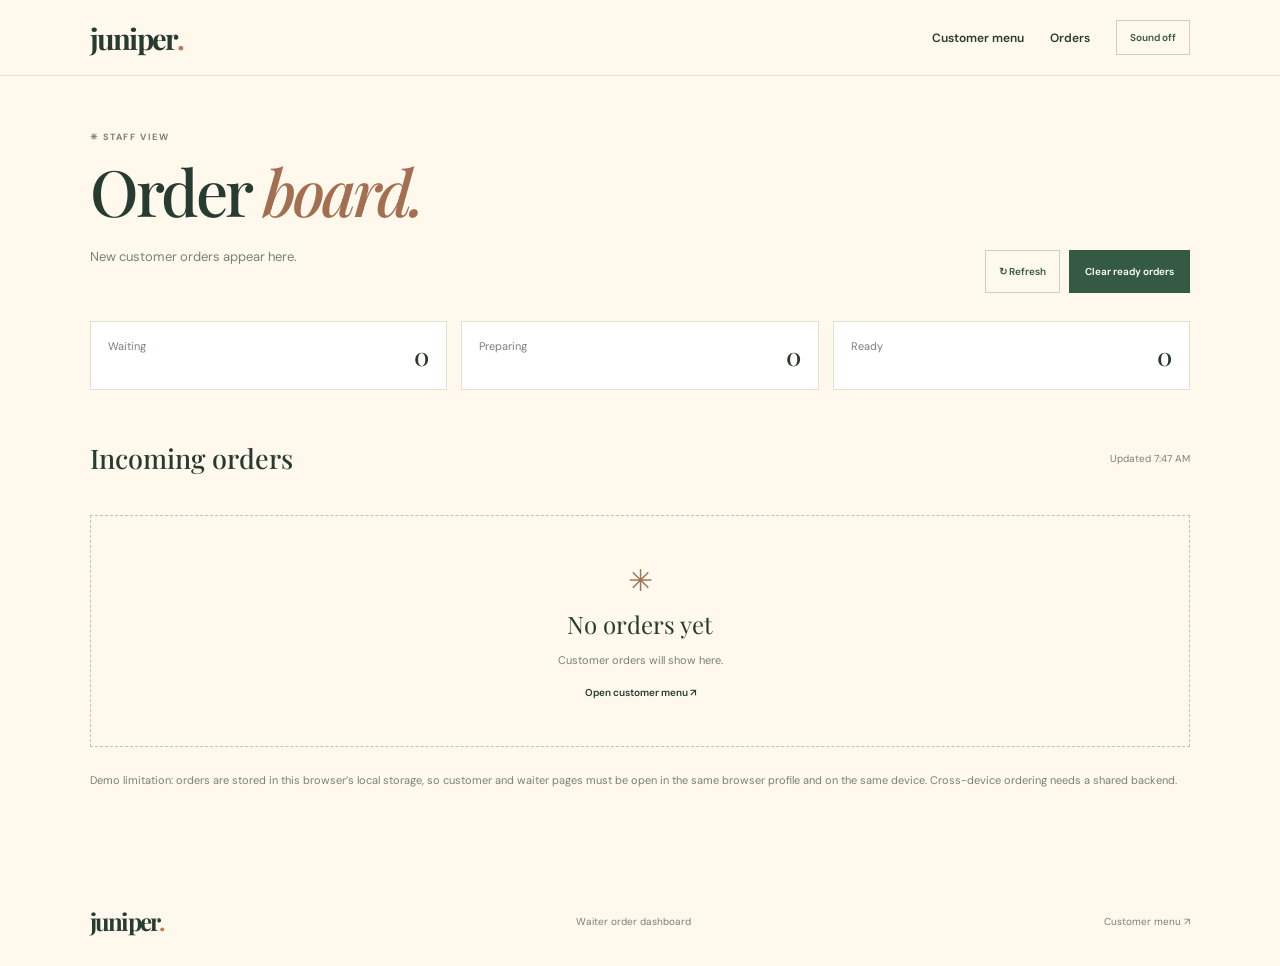
==== waiter.html @ 1fb108f9 "Update menu with chosen food items and cheerful audio responses" ====
<!doctype html>
<html lang="en">
<head><meta charset="utf-8"><meta name="viewport" content="width=device-width, initial-scale=1"><meta name="theme-color" content="#fff8ed"><title>Waiter dashboard — Juniper</title><link rel="preconnect" href="https://fonts.googleapis.com"><link href="https://fonts.googleapis.com/css2?family=DM+Sans:wght@400;500;600;700&family=Playfair+Display:wght@500;600;700&display=swap" rel="stylesheet"><link rel="stylesheet" href="styles.css"><script src="waiter.js" defer></script></head>
<body><header class="topbar"><a class="logo" href="index.html">juniper<span>.</span></a><nav><a href="index.html">Customer menu</a><a href="#orders">Orders</a><button class="outline" id="sound-toggle" type="button" aria-pressed="false">Sound off</button></nav></header><main class="waiter" id="orders"><div class="board-head"><div><p class="eyebrow">✳ STAFF VIEW</p><h1>Order <em>board.</em></h1><p class="lead">New customer orders appear here.</p></div><div class="board-buttons"><button class="secondary" id="refresh" type="button">↻ Refresh</button><button class="button" id="clear-ready" type="button">Clear ready orders</button></div></div><div class="stats"><div>Waiting <b id="waiting">0</b></div><div>Preparing <b id="preparing">0</b></div><div>Ready <b id="ready">0</b></div></div><div class="board-title"><h2>Incoming orders</h2><span id="updated" aria-live="polite"></span></div><div class="orders" id="orders-list" aria-live="polite"></div><p class="note">Demo limitation: orders are stored in this browser’s local storage, so customer and waiter pages must be open in the same browser profile and on the same device. Cross-device ordering needs a shared backend.</p></main><footer><a class="logo" href="index.html">juniper<span>.</span></a><span>Waiter order dashboard</span><a href="index.html">Customer menu ↗</a></footer></body>
</html>
---- styles.css ----
*{box-sizing:border-box} :root{--ink:#283b31;--muted:#788276;--paper:#fff8ed;--white:#fffefa;--green:#355a43;--line:#e4dfd3;--serif:'Playfair Display',Georgia,serif;--sans:'DM Sans',Arial,sans-serif}html{scroll-behavior:smooth}body{margin:0;background:var(--paper);color:var(--ink);font-family:var(--sans);-webkit-font-smoothing:antialiased}a{color:inherit;text-decoration:none}button,input,select{font:inherit}button:focus-visible,a:focus-visible,input:focus-visible,select:focus-visible{outline:2px solid #a76e48;outline-offset:3px}.topbar{height:76px;padding:0 7%;display:flex;align-items:center;justify-content:space-between;border-bottom:1px solid #283b311c}.logo{font:700 29px var(--serif);letter-spacing:-1.7px}.logo span{color:#bb7954}.topbar nav{display:flex;align-items:center;gap:26px;font-size:12px;font-weight:600}.outline,.secondary{padding:10px 13px;border:1px solid #c9cfc3;background:transparent;color:var(--green);font-size:10px;font-weight:600;cursor:pointer}.hero{padding:68px 7%;min-height:475px;display:grid;grid-template-columns:1fr 1fr;align-items:center;gap:8%}.eyebrow{margin:0 0 15px;color:#778171;font-size:9px;font-weight:700;letter-spacing:1.55px}.hero h1,.board-head h1{margin:0;font:500 clamp(54px,6vw,78px)/1.04 var(--serif);letter-spacing:-3px}.hero h1 em,.board-head h1 em{color:#a46f50}.lead{max-width:370px;margin:20px 0 25px;color:var(--muted);font-size:13px;line-height:1.8}.button{min-height:43px;padding:0 16px;display:inline-flex;align-items:center;justify-content:center;border:0;background:var(--green);color:white;font-size:10px;font-weight:600;cursor:pointer}.button:hover{background:#294a37}.hero-art{height:310px;display:grid;grid-template-columns:1fr 1fr;place-items:center;background:#f0eadc;font-size:76px}.menu{padding:70px 7%;background:var(--white)}.section-head{display:flex;align-items:end;justify-content:space-between;gap:20px}.section-head h2,.order-section h2{margin:0;font:500 clamp(35px,4vw,47px) var(--serif);letter-spacing:-1px}.section-head>p{color:var(--muted);font-size:11px;line-height:1.8}.grid{margin-top:30px;display:grid;grid-template-columns:repeat(3,minmax(0,1fr));gap:18px}.dish{min-height:255px;padding:20px;display:flex;flex-direction:column;align-items:flex-start;border:1px solid transparent;text-align:left;color:var(--ink);cursor:pointer;transition:transform .18s,border-color .18s,box-shadow .18s}.dish:hover,.dish.selected{transform:translateY(-3px);border-color:#d6ddcd;box-shadow:0 9px 24px #283b310c}.biryani{background:#f4ead8}.fries{background:#f7ecd9}.burger{background:#eee9df}.shake{background:#e8eee6}.cupcake{background:#f3e7e5}.emoji{font-size:48px;line-height:1.2}.category{margin-top:12px;color:#7f887b;font-size:8px;font-weight:700;letter-spacing:1.2px}.dish strong{margin-top:7px;font:600 21px var(--serif)}.description{margin-top:6px;color:var(--muted);font-size:10px;line-height:1.6}.dish-bottom{width:100%;margin-top:auto;padding-top:15px;display:flex;justify-content:space-between;align-items:center}.dish-bottom>b{color:var(--green);font-size:13px}.tap-hint{color:#737d70;font-size:9px}.audio-note{min-height:17px;margin:18px 0 0;color:var(--muted);font-size:10px}.order-section{padding:70px 7%;display:grid;grid-template-columns:.8fr 1.2fr;gap:8%;background:#e9ebdf}.order-section .lead{margin-top:12px}.fields{display:grid;grid-template-columns:1fr 1fr;gap:13px}.fields label{display:grid;gap:7px;font-size:10px;font-weight:600}.fields input{height:41px;padding:0 11px;border:1px solid #d5d9cd;background:white;font-size:12px}.cart{margin-top:18px;border-top:1px solid #d5d9cd}.empty-cart{padding:14px 0;color:var(--muted);font-size:11px}.cart-row{min-height:48px;display:grid;grid-template-columns:1fr auto auto;align-items:center;gap:15px;border-bottom:1px solid #d5d9cd;font-size:11px}.cart-row>strong{min-width:52px;text-align:right}.quantity{display:flex;align-items:center;gap:7px}.quantity button{width:25px;height:25px;border:1px solid #bdc5b7;background:transparent;color:var(--green);cursor:pointer}.total{display:flex;justify-content:space-between;padding:15px 0;border-bottom:1px solid #d5d9cd;font-size:12px}.order-section form>.button{margin-top:16px}#form-message{min-height:20px;color:var(--green);font-size:11px;line-height:1.6}#cart-count{padding:2px 6px;border-radius:20px;background:#e8eade;font-size:9px}footer{min-height:90px;padding:20px 7%;display:flex;align-items:center;justify-content:space-between;gap:15px;color:var(--muted);font-size:10px}footer .logo{color:var(--ink);font-size:24px}.waiter{min-height:calc(100vh - 166px);padding:55px 7% 75px}.board-head{display:flex;align-items:end;justify-content:space-between;gap:20px}.board-head h1{font-size:64px}.board-buttons{display:flex;gap:9px}.stats{display:grid;grid-template-columns:repeat(3,1fr);gap:14px;margin:28px 0}.stats>div{padding:17px;background:white;border:1px solid var(--line);display:flex;justify-content:space-between;color:var(--muted);font-size:11px}.stats b{font:500 25px var(--serif);color:var(--ink)}.board-title{display:flex;justify-content:space-between;align-items:center}.board-title h2{font:500 27px var(--serif)}.board-title span{font-size:10px;color:var(--muted)}.orders{display:grid;grid-template-columns:repeat(3,minmax(0,1fr));gap:15px;margin-top:16px}.order-card{padding:17px;background:white;border:1px solid var(--line)}.card-head,.card-foot{display:flex;align-items:center;justify-content:space-between;gap:8px}.card-head time{font-size:9px;color:var(--muted)}.badge{padding:6px 8px;background:#f4ead8;color:#845d2d;font-size:9px;text-transform:uppercase}.badge.preparing{background:#e4ebdf;color:#466240}.badge.ready{background:#e5e9f1;color:#4b5c78}.order-card h3{margin:14px 0 4px;font:600 22px var(--serif)}.order-number{margin:0;color:var(--muted);font-size:10px}.order-card ul{margin:14px 0;padding:10px 0;list-style:none;border-block:1px solid var(--line)}.order-card li{padding:5px 0;display:flex;justify-content:space-between;gap:8px;font-size:10px}.order-card li b{color:var(--green)}.card-foot>strong{font-size:14px}.card-foot label{display:flex;align-items:center;gap:6px;color:var(--muted);font-size:9px}.card-foot select{padding:6px;border:1px solid var(--line);background:white;font-size:10px}.empty{grid-column:1/-1;padding:45px;text-align:center;border:1px dashed #bbc4b6}.empty>span{font-size:30px;color:#9c7658}.empty h3{font:24px var(--serif);margin:8px}.empty p,.note{color:var(--muted);font-size:11px;line-height:1.7}.empty a{font-size:10px;font-weight:600}.note{margin-top:24px}.sr-only{position:absolute;width:1px;height:1px;padding:0;margin:-1px;width:1px;height:1px;overflow:hidden;clip:rect(0,0,0,0);white-space:nowrap;border:0}@media(max-width:850px){.topbar,footer{padding-inline:5%}.hero,.menu,.order-section,.waiter{padding-inline:5%}.grid,.orders{grid-template-columns:repeat(2,minmax(0,1fr))}}@media(max-width:600px){.topbar{height:68px}.topbar nav{gap:12px;font-size:10px}.outline{padding:8px}.hero{padding-block:42px;grid-template-columns:1fr;gap:25px}.hero-art{height:220px;font-size:62px}.section-head{align-items:flex-start;flex-direction:column;gap:8px}.grid{grid-template-columns:repeat(2,minmax(0,1fr));gap:10px}.dish{min-height:245px;padding:13px}.emoji{font-size:40px}.dish strong{font-size:17px}.tap-hint{font-size:8px}.order-section{grid-template-columns:1fr;gap:12px;padding-block:48px}.fields{grid-template-columns:1fr}.cart-row{grid-template-columns:1fr auto;gap:8px}.cart-row>strong{grid-column:2}.board-head{align-items:flex-start;flex-direction:column}.board-head h1{font-size:54px}.stats{gap:7px}.stats>div{padding:12px 8px;flex-direction:column;gap:5px}.orders{grid-template-columns:1fr}.board-title h2{font-size:23px}footer{flex-wrap:wrap}}
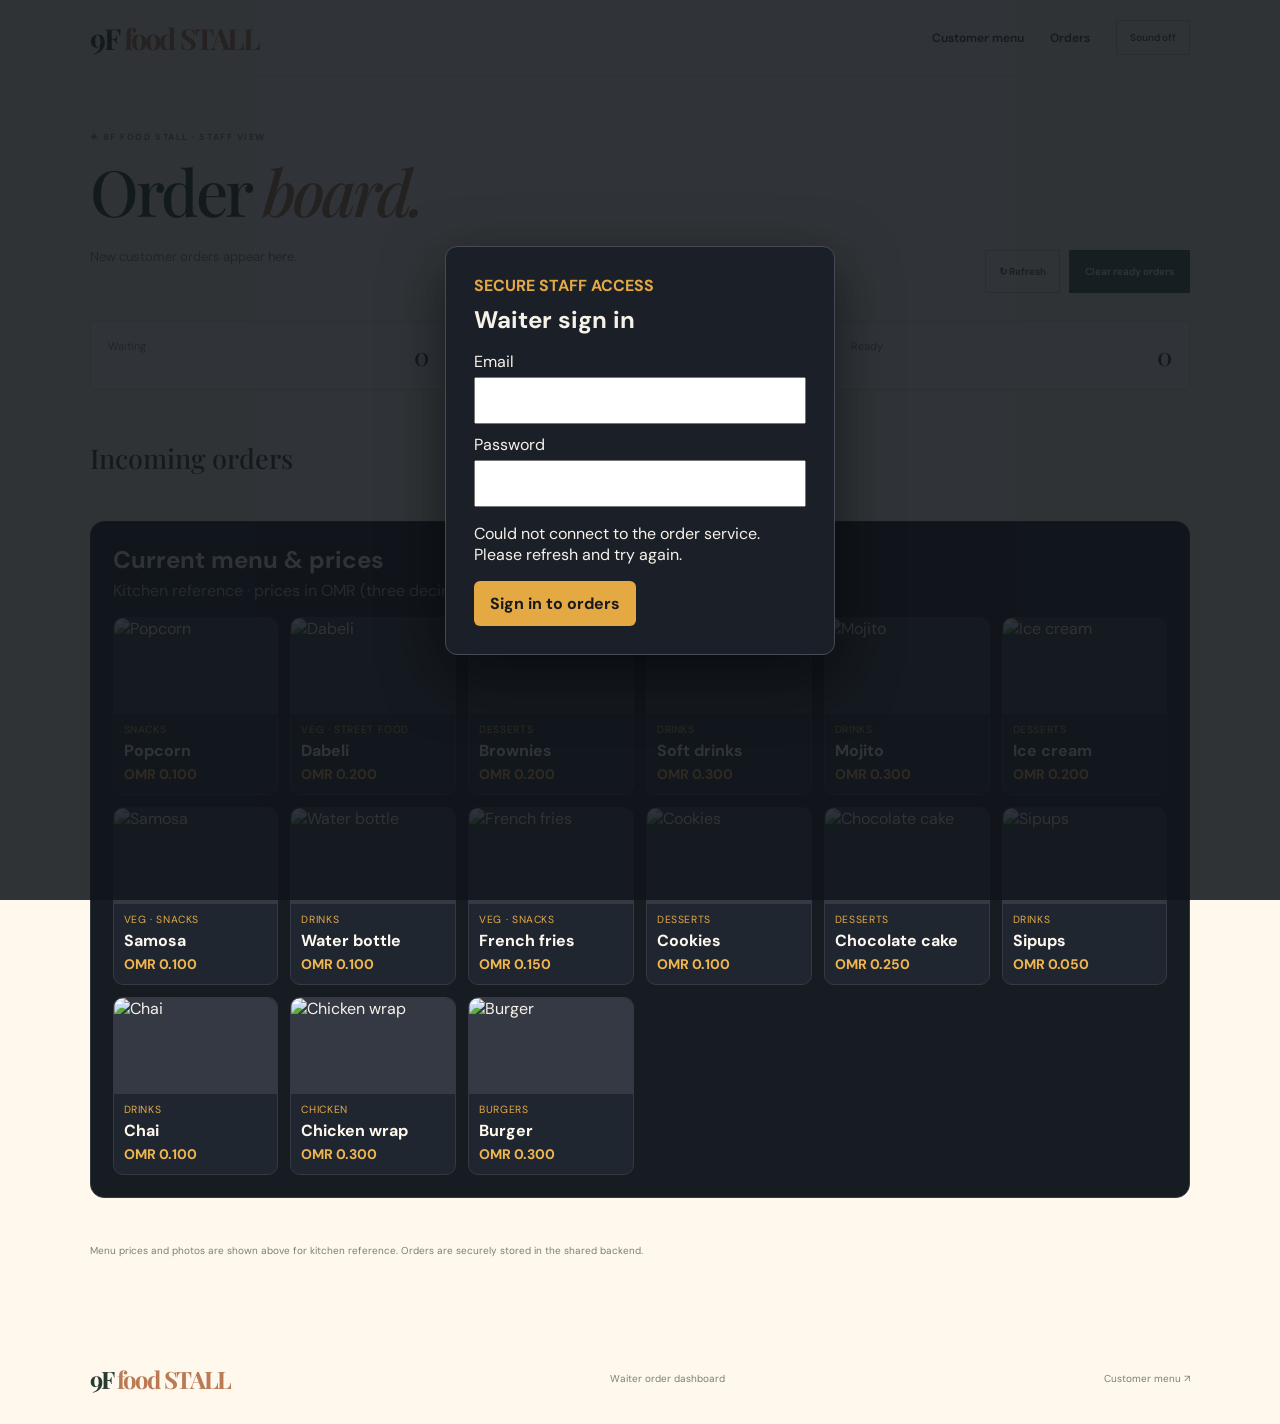
==== commit 1d4d702b: "Rename restaurant branding to 9F food STALL across customer site and waiter dashboard" ====
--- a/waiter.html
+++ b/waiter.html
@@ -1,5 +1,27 @@
 <!doctype html>
 <html lang="en">
-<head><meta charset="utf-8"><meta name="viewport" content="width=device-width, initial-scale=1"><meta name="theme-color" content="#fff8ed"><title>Waiter dashboard — Juniper</title><link rel="preconnect" href="https://fonts.googleapis.com"><link href="https://fonts.googleapis.com/css2?family=DM+Sans:wght@400;500;600;700&family=Playfair+Display:wght@500;600;700&display=swap" rel="stylesheet"><link rel="stylesheet" href="styles.css"><script src="waiter.js" defer></script></head>
-<body><header class="topbar"><a class="logo" href="index.html">juniper<span>.</span></a><nav><a href="index.html">Customer menu</a><a href="#orders">Orders</a><button class="outline" id="sound-toggle" type="button" aria-pressed="false">Sound off</button></nav></header><main class="waiter" id="orders"><div class="board-head"><div><p class="eyebrow">✳ STAFF VIEW</p><h1>Order <em>board.</em></h1><p class="lead">New customer orders appear here.</p></div><div class="board-buttons"><button class="secondary" id="refresh" type="button">↻ Refresh</button><button class="button" id="clear-ready" type="button">Clear ready orders</button></div></div><div class="stats"><div>Waiting <b id="waiting">0</b></div><div>Preparing <b id="preparing">0</b></div><div>Ready <b id="ready">0</b></div></div><div class="board-title"><h2>Incoming orders</h2><span id="updated" aria-live="polite"></span></div><div class="orders" id="orders-list" aria-live="polite"></div><p class="note">Demo limitation: orders are stored in this browser’s local storage, so customer and waiter pages must be open in the same browser profile and on the same device. Cross-device ordering needs a shared backend.</p></main><footer><a class="logo" href="index.html">juniper<span>.</span></a><span>Waiter order dashboard</span><a href="index.html">Customer menu ↗</a></footer></body>
+<head>
+  <meta charset="utf-8">
+  <meta name="viewport" content="width=device-width, initial-scale=1">
+  <meta name="theme-color" content="#11151b">
+  <title>Waiter dashboard — 9F food STALL</title>
+  <link rel="preconnect" href="https://fonts.googleapis.com">
+  <link href="https://fonts.googleapis.com/css2?family=DM+Sans:wght@400;500;600;700&family=Playfair+Display:wght@500;600;700&display=swap" rel="stylesheet">
+  <link rel="stylesheet" href="styles.css?v=food-stall-brand-1">
+  <script src="waiter.js?v=food-stall-brand-1" defer></script>
+</head>
+<body>
+  <header class="topbar">
+    <a class="logo" href="index.html">9F <span>food STALL</span></a>
+    <nav aria-label="Waiter navigation"><a href="index.html">Customer menu</a><a href="#orders">Orders</a><button class="outline" id="sound-toggle" type="button" aria-pressed="false">Sound off</button></nav>
+  </header>
+  <main class="waiter" id="orders">
+    <div class="board-head"><div><p class="eyebrow">✳ 9F FOOD STALL · STAFF VIEW</p><h1>Order <em>board.</em></h1><p class="lead">New customer orders appear here.</p></div><div class="board-buttons"><button class="secondary" id="refresh" type="button">↻ Refresh</button><button class="button" id="clear-ready" type="button">Clear ready orders</button></div></div>
+    <div class="stats"><div>Waiting <b id="waiting">0</b></div><div>Preparing <b id="preparing">0</b></div><div>Ready <b id="ready">0</b></div></div>
+    <div class="board-title"><h2>Incoming orders</h2><span id="updated" aria-live="polite"></span></div>
+    <div class="orders" id="orders-list" aria-live="polite"></div>
+    <p class="note">Menu prices and photos are shown above for kitchen reference. Orders are securely stored in the shared backend.</p>
+  </main>
+  <footer><a class="logo" href="index.html">9F <span>food STALL</span></a><span>Waiter order dashboard</span><a href="index.html">Customer menu ↗</a></footer>
+</body>
 </html>
--- a/styles.css
+++ b/styles.css
@@ -1 +1 @@
-*{box-sizing:border-box} :root{--ink:#283b31;--muted:#788276;--paper:#fff8ed;--white:#fffefa;--green:#355a43;--line:#e4dfd3;--serif:'Playfair Display',Georgia,serif;--sans:'DM Sans',Arial,sans-serif}html{scroll-behavior:smooth}body{margin:0;background:var(--paper);color:var(--ink);font-family:var(--sans);-webkit-font-smoothing:antialiased}a{color:inherit;text-decoration:none}button,input,select{font:inherit}button:focus-visible,a:focus-visible,input:focus-visible,select:focus-visible{outline:2px solid #a76e48;outline-offset:3px}.topbar{height:76px;padding:0 7%;display:flex;align-items:center;justify-content:space-between;border-bottom:1px solid #283b311c}.logo{font:700 29px var(--serif);letter-spacing:-1.7px}.logo span{color:#bb7954}.topbar nav{display:flex;align-items:center;gap:26px;font-size:12px;font-weight:600}.outline,.secondary{padding:10px 13px;border:1px solid #c9cfc3;background:transparent;color:var(--green);font-size:10px;font-weight:600;cursor:pointer}.hero{padding:68px 7%;min-height:475px;display:grid;grid-template-columns:1fr 1fr;align-items:center;gap:8%}.eyebrow{margin:0 0 15px;color:#778171;font-size:9px;font-weight:700;letter-spacing:1.55px}.hero h1,.board-head h1{margin:0;font:500 clamp(54px,6vw,78px)/1.04 var(--serif);letter-spacing:-3px}.hero h1 em,.board-head h1 em{color:#a46f50}.lead{max-width:370px;margin:20px 0 25px;color:var(--muted);font-size:13px;line-height:1.8}.button{min-height:43px;padding:0 16px;display:inline-flex;align-items:center;justify-content:center;border:0;background:var(--green);color:white;font-size:10px;font-weight:600;cursor:pointer}.button:hover{background:#294a37}.hero-art{height:310px;display:grid;grid-template-columns:1fr 1fr;place-items:center;background:#f0eadc;font-size:76px}.menu{padding:70px 7%;background:var(--white)}.section-head{display:flex;align-items:end;justify-content:space-between;gap:20px}.section-head h2,.order-section h2{margin:0;font:500 clamp(35px,4vw,47px) var(--serif);letter-spacing:-1px}.section-head>p{color:var(--muted);font-size:11px;line-height:1.8}.grid{margin-top:30px;display:grid;grid-template-columns:repeat(3,minmax(0,1fr));gap:18px}.dish{min-height:255px;padding:20px;display:flex;flex-direction:column;align-items:flex-start;border:1px solid transparent;text-align:left;color:var(--ink);cursor:pointer;transition:transform .18s,border-color .18s,box-shadow .18s}.dish:hover,.dish.selected{transform:translateY(-3px);border-color:#d6ddcd;box-shadow:0 9px 24px #283b310c}.biryani{background:#f4ead8}.fries{background:#f7ecd9}.burger{background:#eee9df}.shake{background:#e8eee6}.cupcake{background:#f3e7e5}.emoji{font-size:48px;line-height:1.2}.category{margin-top:12px;color:#7f887b;font-size:8px;font-weight:700;letter-spacing:1.2px}.dish strong{margin-top:7px;font:600 21px var(--serif)}.description{margin-top:6px;color:var(--muted);font-size:10px;line-height:1.6}.dish-bottom{width:100%;margin-top:auto;padding-top:15px;display:flex;justify-content:space-between;align-items:center}.dish-bottom>b{color:var(--green);font-size:13px}.tap-hint{color:#737d70;font-size:9px}.audio-note{min-height:17px;margin:18px 0 0;color:var(--muted);font-size:10px}.order-section{padding:70px 7%;display:grid;grid-template-columns:.8fr 1.2fr;gap:8%;background:#e9ebdf}.order-section .lead{margin-top:12px}.fields{display:grid;grid-template-columns:1fr 1fr;gap:13px}.fields label{display:grid;gap:7px;font-size:10px;font-weight:600}.fields input{height:41px;padding:0 11px;border:1px solid #d5d9cd;background:white;font-size:12px}.cart{margin-top:18px;border-top:1px solid #d5d9cd}.empty-cart{padding:14px 0;color:var(--muted);font-size:11px}.cart-row{min-height:48px;display:grid;grid-template-columns:1fr auto auto;align-items:center;gap:15px;border-bottom:1px solid #d5d9cd;font-size:11px}.cart-row>strong{min-width:52px;text-align:right}.quantity{display:flex;align-items:center;gap:7px}.quantity button{width:25px;height:25px;border:1px solid #bdc5b7;background:transparent;color:var(--green);cursor:pointer}.total{display:flex;justify-content:space-between;padding:15px 0;border-bottom:1px solid #d5d9cd;font-size:12px}.order-section form>.button{margin-top:16px}#form-message{min-height:20px;color:var(--green);font-size:11px;line-height:1.6}#cart-count{padding:2px 6px;border-radius:20px;background:#e8eade;font-size:9px}footer{min-height:90px;padding:20px 7%;display:flex;align-items:center;justify-content:space-between;gap:15px;color:var(--muted);font-size:10px}footer .logo{color:var(--ink);font-size:24px}.waiter{min-height:calc(100vh - 166px);padding:55px 7% 75px}.board-head{display:flex;align-items:end;justify-content:space-between;gap:20px}.board-head h1{font-size:64px}.board-buttons{display:flex;gap:9px}.stats{display:grid;grid-template-columns:repeat(3,1fr);gap:14px;margin:28px 0}.stats>div{padding:17px;background:white;border:1px solid var(--line);display:flex;justify-content:space-between;color:var(--muted);font-size:11px}.stats b{font:500 25px var(--serif);color:var(--ink)}.board-title{display:flex;justify-content:space-between;align-items:center}.board-title h2{font:500 27px var(--serif)}.board-title span{font-size:10px;color:var(--muted)}.orders{display:grid;grid-template-columns:repeat(3,minmax(0,1fr));gap:15px;margin-top:16px}.order-card{padding:17px;background:white;border:1px solid var(--line)}.card-head,.card-foot{display:flex;align-items:center;justify-content:space-between;gap:8px}.card-head time{font-size:9px;color:var(--muted)}.badge{padding:6px 8px;background:#f4ead8;color:#845d2d;font-size:9px;text-transform:uppercase}.badge.preparing{background:#e4ebdf;color:#466240}.badge.ready{background:#e5e9f1;color:#4b5c78}.order-card h3{margin:14px 0 4px;font:600 22px var(--serif)}.order-number{margin:0;color:var(--muted);font-size:10px}.order-card ul{margin:14px 0;padding:10px 0;list-style:none;border-block:1px solid var(--line)}.order-card li{padding:5px 0;display:flex;justify-content:space-between;gap:8px;font-size:10px}.order-card li b{color:var(--green)}.card-foot>strong{font-size:14px}.card-foot label{display:flex;align-items:center;gap:6px;color:var(--muted);font-size:9px}.card-foot select{padding:6px;border:1px solid var(--line);background:white;font-size:10px}.empty{grid-column:1/-1;padding:45px;text-align:center;border:1px dashed #bbc4b6}.empty>span{font-size:30px;color:#9c7658}.empty h3{font:24px var(--serif);margin:8px}.empty p,.note{color:var(--muted);font-size:11px;line-height:1.7}.empty a{font-size:10px;font-weight:600}.note{margin-top:24px}.sr-only{position:absolute;width:1px;height:1px;padding:0;margin:-1px;width:1px;height:1px;overflow:hidden;clip:rect(0,0,0,0);white-space:nowrap;border:0}@media(max-width:850px){.topbar,footer{padding-inline:5%}.hero,.menu,.order-section,.waiter{padding-inline:5%}.grid,.orders{grid-template-columns:repeat(2,minmax(0,1fr))}}@media(max-width:600px){.topbar{height:68px}.topbar nav{gap:12px;font-size:10px}.outline{padding:8px}.hero{padding-block:42px;grid-template-columns:1fr;gap:25px}.hero-art{height:220px;font-size:62px}.section-head{align-items:flex-start;flex-direction:column;gap:8px}.grid{grid-template-columns:repeat(2,minmax(0,1fr));gap:10px}.dish{min-height:245px;padding:13px}.emoji{font-size:40px}.dish strong{font-size:17px}.tap-hint{font-size:8px}.order-section{grid-template-columns:1fr;gap:12px;padding-block:48px}.fields{grid-template-columns:1fr}.cart-row{grid-template-columns:1fr auto;gap:8px}.cart-row>strong{grid-column:2}.board-head{align-items:flex-start;flex-direction:column}.board-head h1{font-size:54px}.stats{gap:7px}.stats>div{padding:12px 8px;flex-direction:column;gap:5px}.orders{grid-template-columns:1fr}.board-title h2{font-size:23px}footer{flex-wrap:wrap}}
+*{box-sizing:border-box} :root{--ink:#283b31;--muted:#788276;--paper:#fff8ed;--white:#fffefa;--green:#355a43;--line:#e4dfd3;--serif:'Playfair Display',Georgia,serif;--sans:'DM Sans',Arial,sans-serif}html{scroll-behavior:smooth}body{margin:0;background:var(--paper);color:var(--ink);font-family:var(--sans);-webkit-font-smoothing:antialiased}a{color:inherit;text-decoration:none}button,input,select{font:inherit}button:focus-visible,a:focus-visible,input:focus-visible,select:focus-visible{outline:2px solid #a76e48;outline-offset:3px}.topbar{height:76px;padding:0 7%;display:flex;align-items:center;justify-content:space-between;border-bottom:1px solid #283b311c}.logo{font:700 29px var(--serif);letter-spacing:-1.7px}.logo span{color:#bb7954}.topbar nav{display:flex;align-items:center;gap:26px;font-size:12px;font-weight:600}.outline,.secondary{padding:10px 13px;border:1px solid #c9cfc3;background:transparent;color:var(--green);font-size:10px;font-weight:600;cursor:pointer}.hero{padding:68px 7%;min-height:475px;display:grid;grid-template-columns:1fr 1fr;align-items:center;gap:8%}.eyebrow{margin:0 0 15px;color:#778171;font-size:9px;font-weight:700;letter-spacing:1.55px}.hero h1,.board-head h1{margin:0;font:500 clamp(54px,6vw,78px)/1.04 var(--serif);letter-spacing:-3px}.hero h1 em,.board-head h1 em{color:#a46f50}.lead{max-width:370px;margin:20px 0 25px;color:var(--muted);font-size:13px;line-height:1.8}.button{min-height:43px;padding:0 16px;display:inline-flex;align-items:center;justify-content:center;border:0;background:var(--green);color:white;font-size:10px;font-weight:600;cursor:pointer}.button:hover{background:#294a37}.hero-art{height:310px;min-width:0;display:grid;grid-template-columns:repeat(2,minmax(0,1fr));grid-template-rows:repeat(2,minmax(0,1fr));gap:8px;overflow:hidden;background:#f0eadc}.hero-art img{display:block;width:100%;height:100%;min-width:0;min-height:0;object-fit:cover}.menu{padding:70px 7%;background:var(--white)}.section-head{display:flex;align-items:end;justify-content:space-between;gap:20px}.section-head h2,.order-section h2{margin:0;font:500 clamp(35px,4vw,47px) var(--serif);letter-spacing:-1px}.section-head>p{color:var(--muted);font-size:11px;line-height:1.8}.grid{margin-top:30px;display:grid;grid-template-columns:repeat(3,minmax(0,1fr));gap:18px}.dish{min-width:0;min-height:330px;padding:14px;display:flex;flex-direction:column;align-items:stretch;overflow:hidden;border:1px solid transparent;text-align:left;color:var(--ink);cursor:pointer;transition:transform .18s,border-color .18s,box-shadow .18s}.dish:hover,.dish.selected{transform:translateY(-3px);border-color:#d6ddcd;box-shadow:0 9px 24px #283b310c}.biryani{background:#f4ead8}.fries{background:#f7ecd9}.burger{background:#eee9df}.shake{background:#e8eee6}.cupcake{background:#f3e7e5}.dish img.food-photo{display:block;width:100%;max-width:100%;height:165px;min-width:0;flex:none;object-fit:cover;object-position:center;border-radius:3px;background:#e8e2d3;color:var(--muted);font:12px var(--sans)}.category{margin-top:13px;color:#7f887b;font-size:8px;font-weight:700;letter-spacing:1.2px}.dish>strong{margin-top:7px;font:600 20px var(--serif)}.description{margin-top:6px;color:var(--muted);font-size:10px;line-height:1.6}.dish-bottom{width:100%;margin-top:auto;padding-top:15px;display:flex;justify-content:space-between;align-items:center}.dish-bottom>b{color:var(--green);font-size:12px}.tap-hint{color:#737d70;font-size:9px}.audio-note{min-height:17px;margin:18px 0 0;color:var(--muted);font-size:10px}.note{margin:14px 0 0;color:var(--muted);font-size:10px;line-height:1.7}.order-section{padding:70px 7%;display:grid;grid-template-columns:.8fr 1.2fr;gap:8%;background:#e9ebdf}.order-section .lead{margin-top:12px}.fields{display:grid;grid-template-columns:1fr 1fr;gap:13px}.fields label{display:grid;gap:7px;font-size:10px;font-weight:600}.fields input{height:41px;padding:0 11px;border:1px solid #d5d9cd;background:white;font-size:12px}.cart{margin-top:18px;border-top:1px solid #d5d9cd}.empty-cart{padding:14px 0;color:var(--muted);font-size:11px}.cart-row{min-height:48px;display:grid;grid-template-columns:1fr auto auto;align-items:center;gap:15px;border-bottom:1px solid #d5d9cd;font-size:11px}.cart-row>strong{min-width:52px;text-align:right}.quantity{display:flex;align-items:center;gap:7px}.quantity button{width:25px;height:25px;border:1px solid #bdc5b7;background:transparent;color:var(--green);cursor:pointer}.total{display:flex;justify-content:space-between;padding:15px 0;border-bottom:1px solid #d5d9cd;font-size:12px}.order-section form>.button{margin-top:16px}#form-message{min-height:20px;color:var(--green);font-size:11px;line-height:1.6}#cart-count{padding:2px 6px;border-radius:20px;background:#e8eade;font-size:9px}footer{min-height:90px;padding:20px 7%;display:flex;align-items:center;justify-content:space-between;gap:15px;color:var(--muted);font-size:10px}footer .logo{color:var(--ink);font-size:24px}.waiter{min-height:calc(100vh - 166px);padding:55px 7% 75px}.board-head{display:flex;align-items:end;justify-content:space-between;gap:20px}.board-head h1{font-size:64px}.board-buttons{display:flex;gap:9px}.stats{display:grid;grid-template-columns:repeat(3,1fr);gap:14px;margin:28px 0}.stats>div{padding:17px;background:white;border:1px solid var(--line);display:flex;justify-content:space-between;color:var(--muted);font-size:11px}.stats b{font:500 25px var(--serif);color:var(--ink)}.board-title{display:flex;justify-content:space-between;align-items:center}.board-title h2{font:500 27px var(--serif)}.board-title span{font-size:10px;color:var(--muted)}.orders{display:grid;grid-template-columns:repeat(3,minmax(0,1fr));gap:15px;margin-top:16px}.order-card{padding:17px;background:white;border:1px solid var(--line)}.card-head,.card-foot{display:flex;align-items:center;justify-content:space-between;gap:8px}.card-head time{font-size:9px;color:var(--muted)}.badge{padding:6px 8px;background:#f4ead8;color:#845d2d;font-size:9px;text-transform:uppercase}.badge.preparing{background:#e4ebdf;color:#466240}.badge.ready{background:#e5e9f1;color:#4b5c78}.order-card h3{margin:14px 0 4px;font:600 22px var(--serif)}.order-number{margin:0;color:var(--muted);font-size:10px}.order-card ul{margin:14px 0;padding:10px 0;list-style:none;border-block:1px solid var(--line)}.order-card li{padding:5px 0;display:flex;justify-content:space-between;gap:8px;font-size:10px}.order-card li b{color:var(--green)}.card-foot>strong{font-size:14px}.card-foot label{display:flex;align-items:center;gap:6px;color:var(--muted);font-size:9px}.card-foot select{padding:6px;border:1px solid var(--line);background:white;font-size:10px}.empty{grid-column:1/-1;padding:45px;text-align:center;border:1px dashed #bbc4b6}.empty>span{font-size:30px;color:#9c7658}.empty h3{font:24px var(--serif);margin:8px}.empty p{color:var(--muted);font-size:11px;line-height:1.7}.empty a{font-size:10px;font-weight:600}.sr-only{position:absolute;width:1px;height:1px;padding:0;margin:-1px;overflow:hidden;clip:rect(0,0,0,0);white-space:nowrap;border:0}[hidden]{display:none!important}.image-fallback{display:grid;place-items:center;min-height:165px;background:#eee9df;color:var(--muted);font-size:12px;text-align:center;padding:12px}@media(max-width:850px){.topbar,footer{padding-inline:5%}.hero,.menu,.order-section,.waiter{padding-inline:5%}.grid,.orders{grid-template-columns:repeat(2,minmax(0,1fr))}.dish img.food-photo{height:155px}}@media(max-width:600px){.topbar{height:68px}.topbar nav{gap:12px;font-size:10px}.outline{padding:8px}.hero{padding-block:42px;grid-template-columns:1fr;gap:25px}.hero-art{height:230px}.section-head{align-items:flex-start;flex-direction:column;gap:8px}.grid{grid-template-columns:repeat(2,minmax(0,1fr));gap:10px}.dish{min-height:300px;padding:10px}.dish img.food-photo{height:125px}.dish>strong{font-size:16px}.description{font-size:9px}.tap-hint{font-size:8px}.order-section{grid-template-columns:1fr;gap:12px;padding-block:48px}.fields{grid-template-columns:1fr}.cart-row{grid-template-columns:1fr auto;gap:8px}.cart-row>strong{grid-column:2}.board-head{align-items:flex-start;flex-direction:column}.board-head h1{font-size:54px}.stats{gap:7px}.stats>div{padding:12px 8px;flex-direction:column;gap:5px}.orders{grid-template-columns:1fr}.board-title h2{font-size:23px}footer{flex-wrap:wrap}}
